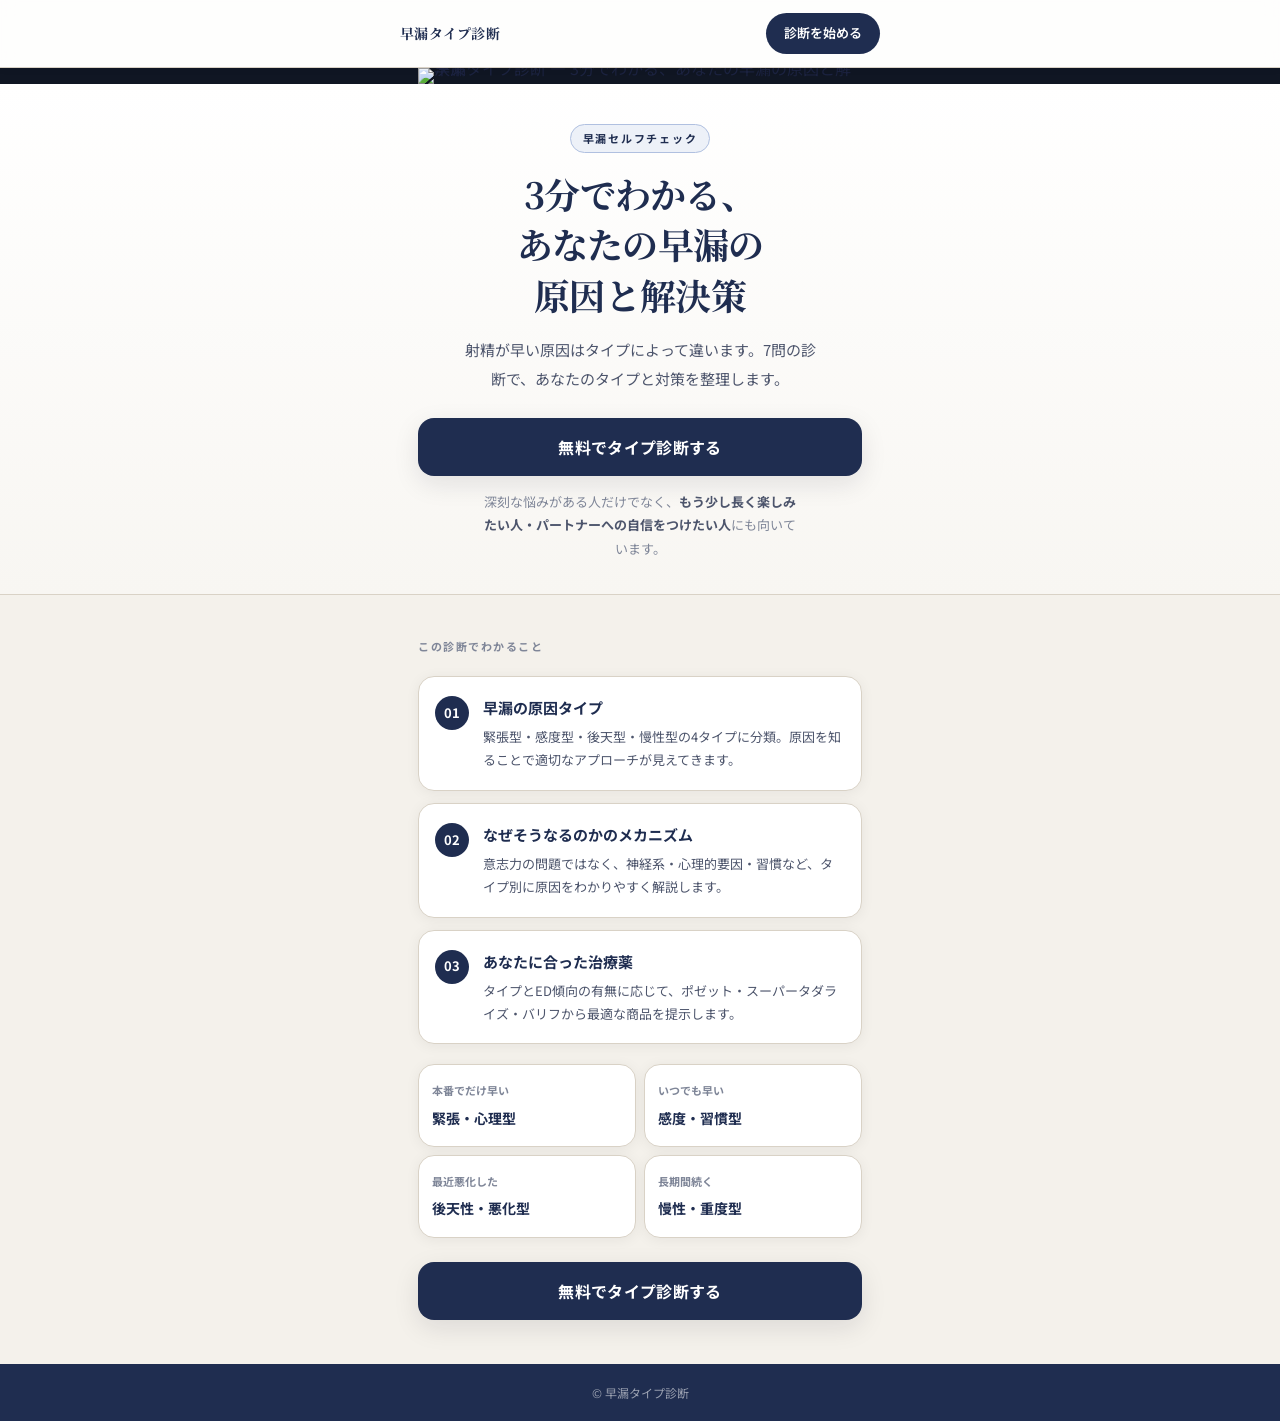
==== index.html @ 17be0cea "Add files via upload" ====
<!doctype html>
<html lang="ja">
<head>
  <meta charset="utf-8">
  <meta name="viewport" content="width=device-width,initial-scale=1">
  <title>早漏タイプ診断</title>
  <meta name="description" content="3分でわかる、あなたの早漏の原因と解決策。7問のセルフチェックで原因タイプを特定します。">
  <link rel="stylesheet" href="style.css">
</head>
<body data-page="home">
  <header class="site-header">
    <div class="container header-inner">
      <a class="brand" href="index.html">早漏タイプ診断</a>
      <nav class="nav-links">
        <a class="nav-cta" href="check.html">診断を始める</a>
      </nav>
    </div>
  </header>

  <main>
    <!-- ヒーロー：画像 + テキスト -->
    <section class="hero-section">
      <div class="hero-image-wrap">
        <img src="img/hero-pe.png" alt="早漏タイプ診断 — 3分でわかる、あなたの早漏の原因と解決策">
      </div>
      <div class="hero-body">
        <div class="container">
          <p class="hero-kicker">早漏セルフチェック</p>
          <h1 class="hero-title">3分でわかる、<br>あなたの早漏の<br>原因と解決策</h1>
          <p class="hero-lead">射精が早い原因はタイプによって違います。7問の診断で、あなたのタイプと対策を整理します。</p>
          <a class="btn-hero" href="check.html">無料でタイプ診断する</a>
          <p class="hero-sub">深刻な悩みがある人だけでなく、<strong>もう少し長く楽しみたい人・パートナーへの自信をつけたい人</strong>にも向いています。</p>
        </div>
      </div>
    </section>

    <section class="about-section">
      <div class="container">
        <p class="section-eyebrow">この診断でわかること</p>

        <div class="about-item">
          <div class="about-num">01</div>
          <div class="about-text">
            <strong>早漏の原因タイプ</strong>
            <p>緊張型・感度型・後天型・慢性型の4タイプに分類。原因を知ることで適切なアプローチが見えてきます。</p>
          </div>
        </div>
        <div class="about-item">
          <div class="about-num">02</div>
          <div class="about-text">
            <strong>なぜそうなるのかのメカニズム</strong>
            <p>意志力の問題ではなく、神経系・心理的要因・習慣など、タイプ別に原因をわかりやすく解説します。</p>
          </div>
        </div>
        <div class="about-item">
          <div class="about-num">03</div>
          <div class="about-text">
            <strong>あなたに合った治療薬</strong>
            <p>タイプとED傾向の有無に応じて、ポゼット・スーパータダライズ・バリフから最適な商品を提示します。</p>
          </div>
        </div>

        <div class="type-grid">
          <div class="type-card">
            <span class="type-tag">本番でだけ早い</span>
            <strong>緊張・心理型</strong>
          </div>
          <div class="type-card">
            <span class="type-tag">いつでも早い</span>
            <strong>感度・習慣型</strong>
          </div>
          <div class="type-card">
            <span class="type-tag">最近悪化した</span>
            <strong>後天性・悪化型</strong>
          </div>
          <div class="type-card">
            <span class="type-tag">長期間続く</span>
            <strong>慢性・重度型</strong>
          </div>
        </div>

        <a class="btn-hero" href="check.html">無料でタイプ診断する</a>
      </div>
    </section>
  </main>

  <footer class="site-footer">
    <div class="container footer-inner">© 早漏タイプ診断</div>
  </footer>

  <script src="app-pe.js"></script>
</body>
</html>
---- style.css ----
@import url('https://fonts.googleapis.com/css2?family=Noto+Serif+JP:wght@400;600;700;900&family=Noto+Sans+JP:wght@400;500;700&display=swap');

/* ===== RESET ===== */
*, *::before, *::after { box-sizing: border-box; margin: 0; padding: 0; }
html { scroll-behavior: smooth; }
body {
  font-family: 'Noto Sans JP', 'Hiragino Kaku Gothic ProN', sans-serif;
  background: #ece8e2;
  color: #1c2340;
  line-height: 1.75;
  -webkit-font-smoothing: antialiased;
}
a { color: inherit; text-decoration: none; }
img { max-width: 100%; display: block; }
p { margin: 0; }
ul { list-style: none; padding: 0; margin: 0; }

/* ===== VARIABLES ===== */
:root {
  --navy:      #1f2d50;
  --navy-mid:  #314672;
  --navy-dk:   #131f3d;
  --navy-lt:   #edf1f8;
  --cream:     #f4f1eb;
  --white:     #ffffff;
  --border:    #d9d2c6;
  --border-dk: #bfb4a6;
  --text:      #1f263f;
  --text-2:    #4d556c;
  --text-3:    #7f8698;
  --gold:      #ad7d17;
  --r-sm:      6px;
  --r:         10px;
  --r-lg:      16px;
  --w:         480px;
  --shadow:    0 2px 14px rgba(16, 23, 42, .06);
  --shadow-md: 0 8px 26px rgba(16, 23, 42, .10);
  --shadow-lg: 0 16px 38px rgba(16, 23, 42, .14);
}

/* ===== LAYOUT ===== */
.container,
.narrow-container,
.narrow-result {
  width: var(--w);
  max-width: 100%;
  margin: 0 auto;
  padding: 0 18px;
}
.is-hidden { display: none !important; }

/* ===== TYPOGRAPHY ===== */
h1, h2, h3 {
  font-family: 'Noto Serif JP', serif;
  line-height: 1.35;
  letter-spacing: -.01em;
}
h2 { font-size: 19px; font-weight: 700; margin-bottom: 12px; }
h3 { font-size: 16px; font-weight: 700; margin-bottom: 6px; }
.lead { font-size: 15px; color: var(--text-2); line-height: 1.85; }

/* ===== HEADER ===== */
.site-header {
  position: sticky; top: 0; z-index: 50;
  background: rgba(255, 255, 255, .92);
  border-bottom: 1px solid var(--border);
  box-shadow: 0 1px 8px rgba(16, 23, 42, .05);
  backdrop-filter: blur(8px);
}
.header-inner {
  display: flex; align-items: center;
  justify-content: space-between;
  padding: 13px 0; gap: 10px;
}
.brand {
  font-family: 'Noto Serif JP', serif;
  font-size: 14px; font-weight: 700;
  color: var(--navy); letter-spacing: .02em; white-space: nowrap;
}
.nav-links { display: flex; align-items: center; }
.nav-links > a {
  color: var(--text-2);
  font-size: 13px;
  font-weight: 600;
}
.nav-cta {
  font-size: 13px; font-weight: 700;
  color: #ffffff !important;
  background: var(--navy);
  padding: 9px 18px; border-radius: 999px;
  transition: background .15s; white-space: nowrap;
}
.nav-cta:hover { background: var(--navy-dk); }


/* ===== HOME — HERO IMAGE ===== */
.hero-image-wrap {
  width: var(--w);
  max-width: 100%;
  margin: 0 auto;
  padding: 0 18px;
  line-height: 0;
  overflow: hidden;
  background: #101623;
}
.hero-image-wrap img { width: 100%; height: auto; display: block; object-fit: cover; }
.hero-section { background: #101623; }
.hero-body {
  background: linear-gradient(180deg, #ffffff 0%, #f8f6f2 100%);
  padding: 38px 0 34px;
  border-bottom: 1px solid var(--border);
}
.hero-body .container { text-align: center; }

/* ===== HOME — HERO ===== */

.hero-kicker {
  display: inline-block;
  font-size: 11px; font-weight: 700;
  letter-spacing: .16em; text-transform: uppercase;
  color: var(--navy);
  background: var(--navy-lt);
  border: 1px solid #b0c0e0;
  padding: 4px 12px; border-radius: 999px;
  margin-bottom: 16px;
}
.hero-title {
  font-family: 'Noto Serif JP', serif;
  font-size: clamp(30px, 7.6vw, 36px);
  font-weight: 700;
  line-height: 1.4;
  color: var(--navy);
  margin-bottom: 16px;
  letter-spacing: -.02em;
}
.hero-lead {
  font-size: 15px;
  color: var(--text-2);
  line-height: 1.92;
  margin-bottom: 24px;
  max-width: 44ch;
  margin-left: auto;
  margin-right: auto;
}
.hero-sub {
  font-size: 13px; color: var(--text-3);
  line-height: 1.8; margin-top: 14px;
  max-width: 46ch;
  margin-left: auto;
  margin-right: auto;
}
.hero-sub strong { color: var(--text-2); font-weight: 700; }

/* ===== HERO CTA ===== */
.btn-hero {
  display: flex; align-items: center; justify-content: center;
  width: 100%; min-height: 58px;
  background: var(--navy); color: var(--white);
  font-family: 'Noto Sans JP', sans-serif;
  font-size: 16px; font-weight: 700; letter-spacing: .02em;
  border-radius: var(--r-lg); box-shadow: var(--shadow-md);
  transition: all .2s ease; border: none; cursor: pointer;
}
.btn-hero:hover { background: var(--navy-dk); transform: translateY(-2px); box-shadow: var(--shadow-lg); }
.btn-hero:active { transform: scale(.98); }

/* ===== ABOUT SECTION ===== */
.about-section {
  padding: 42px 0 44px;
  background: var(--cream);
}
.section-eyebrow {
  font-size: 11px; font-weight: 700;
  letter-spacing: .14em; text-transform: uppercase;
  color: var(--text-3); margin-bottom: 20px;
}

.about-item {
  display: flex; gap: 14px; align-items: flex-start;
  padding: 18px 16px; background: var(--white);
  border-radius: var(--r-lg); border: 1px solid var(--border);
  box-shadow: var(--shadow); margin-bottom: 12px;
}
.about-num {
  flex-shrink: 0;
  width: 34px; height: 34px; border-radius: 50%;
  background: var(--navy); color: var(--white);
  font-size: 13px; font-weight: 700;
  display: flex; align-items: center; justify-content: center;
  margin-top: 1px;
}
.about-text strong {
  display: block; font-size: 15px; font-weight: 700;
  color: var(--navy); margin-bottom: 5px;
}
.about-text p { font-size: 13px; color: var(--text-2); line-height: 1.75; }

/* タイプグリッド */
.type-grid {
  display: grid; grid-template-columns: 1fr 1fr; gap: 8px;
  margin: 20px 0 24px;
}
.type-card {
  background: var(--white);
  border: 1.5px solid var(--border);
  border-radius: var(--r-lg); padding: 16px 13px;
  box-shadow: var(--shadow);
}
.type-tag {
  display: block; font-size: 11px; font-weight: 700;
  color: var(--text-3); margin-bottom: 5px;
}
.type-card strong {
  display: block; font-size: 14px; font-weight: 700; color: var(--navy);
}

/* ===== GENERAL BUTTONS ===== */
.btn {
  display: inline-flex; align-items: center; justify-content: center;
  gap: 8px; min-height: 50px; padding: 0 22px;
  border-radius: var(--r-lg); border: none; cursor: pointer;
  font-family: 'Noto Sans JP', sans-serif;
  font-size: 15px; font-weight: 700;
  transition: all .18s ease;
}
.btn:active { transform: scale(.98); }
.btn-primary { background: var(--navy); color: var(--white); box-shadow: 0 3px 12px rgba(28,42,78,.28); }
.btn-primary:hover { background: var(--navy-dk); }
.btn-secondary { background: var(--white); color: var(--text-2); border: 1.5px solid var(--border-dk); }
.btn-secondary:hover { border-color: var(--navy); color: var(--navy); }
.btn-full { width: 100%; }
.btn-row { display: flex; flex-wrap: wrap; gap: 10px; }

/* ===== CHECK PAGE ===== */
.check-page { padding: 20px 0 56px; background: var(--cream); }
.card { background: var(--white); border: 1px solid var(--border); border-radius: var(--r-lg); box-shadow: var(--shadow); }
.question-panel { padding: 24px 20px; }

.progress-head { display: flex; justify-content: space-between; align-items: center; margin-bottom: 8px; }
.progress-label { font-size: 12px; color: var(--text-3); }
.progress-count { font-size: 13px; color: var(--navy); font-weight: 700; }
.progress-bar {
  width: 100%; height: 5px; border-radius: 999px;
  background: #e5e0d8; overflow: hidden; margin-bottom: 24px;
}
.progress-bar span {
  display: block; height: 100%; background: var(--navy);
  transition: width .4s cubic-bezier(.4,0,.2,1); border-radius: 999px;
}

.question-card { display: none; }
.question-card.is-active { display: block; }
.question-index { font-size: 12px; color: var(--text-3); margin-bottom: 8px; }
.question-help { display: none; }
.question-card h2 {
  font-family: 'Noto Serif JP', serif;
  font-size: clamp(17px, 4.5vw, 21px);
  color: var(--navy); margin-bottom: 18px; line-height: 1.5; font-weight: 700;
}

.option-list { display: grid; gap: 10px; }
.option-btn {
  width: 100%; text-align: left;
  padding: 16px 18px; min-height: 58px;
  border-radius: var(--r-lg); border: 2px solid var(--border);
  background: var(--white); color: var(--text);
  font-family: 'Noto Sans JP', sans-serif;
  font-size: 15px; font-weight: 500; cursor: pointer;
  transition: all .18s ease;
  display: flex; align-items: center; gap: 12px;
}
.option-btn::before {
  content: ''; flex-shrink: 0; width: 20px; height: 20px;
  border-radius: 50%; border: 2px solid #ccc; display: block; transition: all .14s;
}
.option-btn:hover {
  border-color: var(--navy);
  background: linear-gradient(180deg, #f9fbff 0%, var(--navy-lt) 100%);
  color: var(--navy);
}
.option-btn:hover::before { border-color: var(--navy); }
.option-btn.is-selected {
  border-color: var(--navy); background: var(--navy); color: var(--white); font-weight: 700;
}
.option-btn.is-selected::before {
  border-color: var(--white); background: var(--white);
  box-shadow: inset 0 0 0 3px var(--navy);
}

.question-actions { display: flex; justify-content: space-between; gap: 10px; margin-top: 22px; }
.question-actions .btn { min-height: 50px; flex: 1; font-size: 15px; }

/* ===== RESULT PAGE ===== */
.result-page { padding: 0 0 56px; background: var(--cream); }
.result-content { display: flex; flex-direction: column; gap: 12px; padding-top: 16px; }

/* hero card */
.result-hero-card {
  background: var(--white); border: 1px solid var(--border);
  border-radius: var(--r-lg); box-shadow: var(--shadow); overflow: hidden;
}
.result-image-wrap { width: 100%; line-height: 0; overflow: hidden; }
.result-image-wrap img { width: 100%; height: auto; display: block; object-fit: cover; }

.result-hero-body { padding: 20px 18px; text-align: center; }
.eyebrow {
  display: block; font-size: 10px; font-weight: 700;
  letter-spacing: .16em; text-transform: uppercase; color: var(--text-3); margin-bottom: 6px;
}

/* タイプチップ — シンプルに */
.level-chip {
  display: inline-block;
  padding: 10px 24px; border-radius: 999px;
  background: var(--navy); color: var(--white);
  font-size: 16px; font-weight: 900;
  letter-spacing: .02em;
  margin-bottom: 14px;
  box-shadow: 0 4px 14px rgba(28,42,78,.3);
}

/* バッジ — シンプルに */
.badge-row { display: flex; flex-wrap: wrap; justify-content: center; gap: 8px; margin-bottom: 14px; }
.badge-pe, .badge-ed {
  display: inline-block;
  padding: 7px 16px; border-radius: 999px;
  font-size: 14px; font-weight: 700;
  background: #f0f4ff;
  color: var(--navy);
  border: 2px solid var(--navy);
}
.badge-ed {
  background: #fff8e8;
  color: #8a4a00;
  border-color: #c9941a;
}

.result-hero-body .lead { font-size: 14px; line-height: 1.85; }
.result-hero-body .btn-row { justify-content: center; margin-top: 16px; }

/* content cards */
.content-card {
  background: var(--white); border: 1px solid var(--border);
  border-left: 4px solid var(--navy); border-radius: var(--r-lg);
  box-shadow: var(--shadow); padding: 20px 18px;
}
.content-card h2 {
  font-size: 16px; color: var(--navy);
  padding-bottom: 10px; border-bottom: 1.5px solid var(--border);
  margin-bottom: 14px;
}

/* 教育カード */
.education-card { border-left-color: var(--gold); }
.education-item { display: flex; gap: 14px; align-items: flex-start; }
.education-icon {
  flex-shrink: 0; width: 38px; height: 38px;
  border-radius: 50%; background: var(--navy);
  display: flex; align-items: center; justify-content: center;
  margin-top: 2px;
}
.education-icon svg { width: 18px; height: 18px; fill: none; stroke: #fff; stroke-width: 2; }
.education-content h3 { font-size: 15px; font-weight: 700; color: var(--navy); margin-bottom: 7px; }
.education-content p { font-size: 14px; color: var(--text-2); line-height: 1.8; }

/* ED注記 */
.ed-notice {
  background: #fff8e0; border: 1px solid #e8c87a;
  border-radius: var(--r-sm); padding: 13px 14px; margin-top: 14px;
}
.ed-notice-text { font-size: 13px; color: #6a4a00; line-height: 1.75; }

/* 4項目カード */
.result-cards-grid { display: grid; grid-template-columns: 1fr 1fr; gap: 8px; }
.mini-result-card { background: var(--cream); border: 1px solid var(--border); border-radius: var(--r); padding: 13px; }
.mini-result-card h3 {
  font-family: 'Noto Sans JP', sans-serif;
  font-size: 11px; font-weight: 700; letter-spacing: .05em;
  text-transform: uppercase; color: var(--text-3); margin-bottom: 6px;
}
.mini-result-card p { font-size: 13px; color: var(--text-2); line-height: 1.7; }

/* Tendency */
.bullet-list li, .result-bullets li {
  position: relative; padding-left: 15px; margin-bottom: 9px;
  font-size: 14px; color: var(--text-2); line-height: 1.78;
}
.bullet-list li::before, .result-bullets li::before {
  content: ''; position: absolute; left: 0; top: .78em;
  width: 5px; height: 5px; border-radius: 50%; background: var(--navy);
}

/* ===== CTA PANEL ===== */
.cta-panel {
  overflow: hidden; border-radius: var(--r-lg);
  border: 1.5px solid var(--navy); box-shadow: var(--shadow-lg);
}
.cta-panel-header {
  background: linear-gradient(135deg, var(--navy-dk) 0%, var(--navy-mid) 100%);
  padding: 14px 18px; text-align: center;
}
.cta-panel-header h2 { font-size: 15px; color: var(--white); font-weight: 700; margin: 0; line-height: 1.5; }

.cta-panel-body { background: var(--white); padding: 20px 18px 22px; }
.cta-lead { font-size: 14px; color: var(--text-2); line-height: 1.85; margin-bottom: 18px; }

/* 推薦商品 */
.product-main-card {
  background: var(--cream);
  border-radius: var(--r-lg);
  border: 1px solid var(--border);
  overflow: hidden;
  margin-bottom: 18px;
}
/* 画像エリア：大きく全幅 */
.product-image {
  position: relative;
  width: 100%;
  background: var(--white);
  display: flex; align-items: center; justify-content: center;
  padding: 20px 0 16px;
  border-bottom: 1px solid var(--border);
}
.product-image img {
  width: 200px; height: 200px;
  object-fit: contain;
  display: block;
}
.product-badge {
  position: absolute; top: 12px; left: 12px;
  background: var(--navy); color: var(--white);
  font-size: 12px; font-weight: 700; padding: 5px 12px;
  border-radius: 999px; white-space: nowrap;
  box-shadow: 0 2px 8px rgba(28,42,78,.25);
}
/* テキストエリア：画像下 */
.product-info {
  padding: 16px 16px 14px;
}
.product-info h3 { font-family: 'Noto Serif JP', serif; font-size: 20px; font-weight: 900; color: var(--navy); margin-bottom: 7px; }
.product-info p { font-size: 14px; color: var(--text-2); line-height: 1.7; }

.btn-cta-primary {
  display: flex; align-items: center; justify-content: center;
  width: 100%; min-height: 62px;
  background: linear-gradient(135deg, var(--navy-mid) 0%, var(--navy-dk) 100%);
  color: var(--white); font-family: 'Noto Sans JP', sans-serif;
  font-size: 15px; font-weight: 700;
  border-radius: var(--r-lg); border: none; cursor: pointer;
  box-shadow: 0 6px 22px rgba(28,42,78,.32);
  transition: all .22s ease;
  line-height: 1.4; text-align: center; padding: 14px 18px; margin-bottom: 10px;
}
.btn-cta-primary:hover { transform: translateY(-2px); box-shadow: 0 10px 32px rgba(28,42,78,.42); }

.btn-cta-secondary {
  display: flex; align-items: center; justify-content: center;
  width: 100%; min-height: 54px;
  background: var(--white); color: var(--navy);
  font-family: 'Noto Sans JP', sans-serif;
  font-size: 15px; font-weight: 700;
  border-radius: var(--r-lg); border: 2px solid var(--navy);
  transition: all .18s ease; cursor: pointer; padding: 12px 18px;
}
.btn-cta-secondary:hover { background: var(--navy-lt); }

.cta-sub {
  font-size: 12px; color: var(--text-3); line-height: 1.8;
  background: var(--cream); border-radius: var(--r-sm);
  padding: 10px 12px; margin-top: 14px;
}

/* retry */
.retry-card {
  background: var(--white); border: 1.5px dashed var(--border-dk);
  border-radius: var(--r-lg); padding: 18px 16px;
}
.retry-card h2 { font-family: 'Noto Sans JP', sans-serif; font-size: 15px; color: var(--text-2); font-weight: 700; }
.retry-card p { font-size: 13px; color: var(--text-3); margin-top: 5px; }
.retry-card .btn-row { margin-top: 14px; }

/* fallback */
.fallback-card {
  padding: 26px 18px; margin: 16px 0; background: var(--white);
  border: 1px solid var(--border); border-radius: var(--r-lg);
}
.fallback-card h1 { font-size: 20px; margin-bottom: 10px; }
.fallback-card p { font-size: 14px; color: var(--text-2); }
.fallback-card .btn-row { margin-top: 18px; }

/* ===== FOOTER ===== */
.site-footer { background: var(--navy); padding: 18px 0; }
.footer-inner { display: flex; align-items: center; justify-content: center; font-size: 12px; color: rgba(255,255,255,.55); }

/* ===== ANIMATION ===== */
@keyframes fadeUp {
  from { opacity: 0; transform: translateY(10px); }
  to   { opacity: 1; transform: translateY(0); }
}
.result-content > * { animation: fadeUp .4s ease both; }
.result-content > *:nth-child(1) { animation-delay: .00s; }
.result-content > *:nth-child(2) { animation-delay: .07s; }
.result-content > *:nth-child(3) { animation-delay: .14s; }
.result-content > *:nth-child(4) { animation-delay: .21s; }
.result-content > *:nth-child(5) { animation-delay: .28s; }
.result-content > *:nth-child(6) { animation-delay: .35s; }
.result-content > *:nth-child(7) { animation-delay: .42s; }
.hero-body, .about-section { animation: fadeUp .45s ease both; }

/* ===== RESPONSIVE ===== */
@media (max-width: 520px) {
  :root { --w: 100%; }
  .container, .narrow-container, .narrow-result { width: 100%; padding: 0 16px; }
  .hero-image-wrap { padding: 0 16px; }
  .hero-body { padding: 32px 0 28px; }
  .question-panel { padding: 18px 14px; }
  .content-card { padding: 16px 14px; }
  .cta-panel-body { padding: 16px 14px 18px; }
}
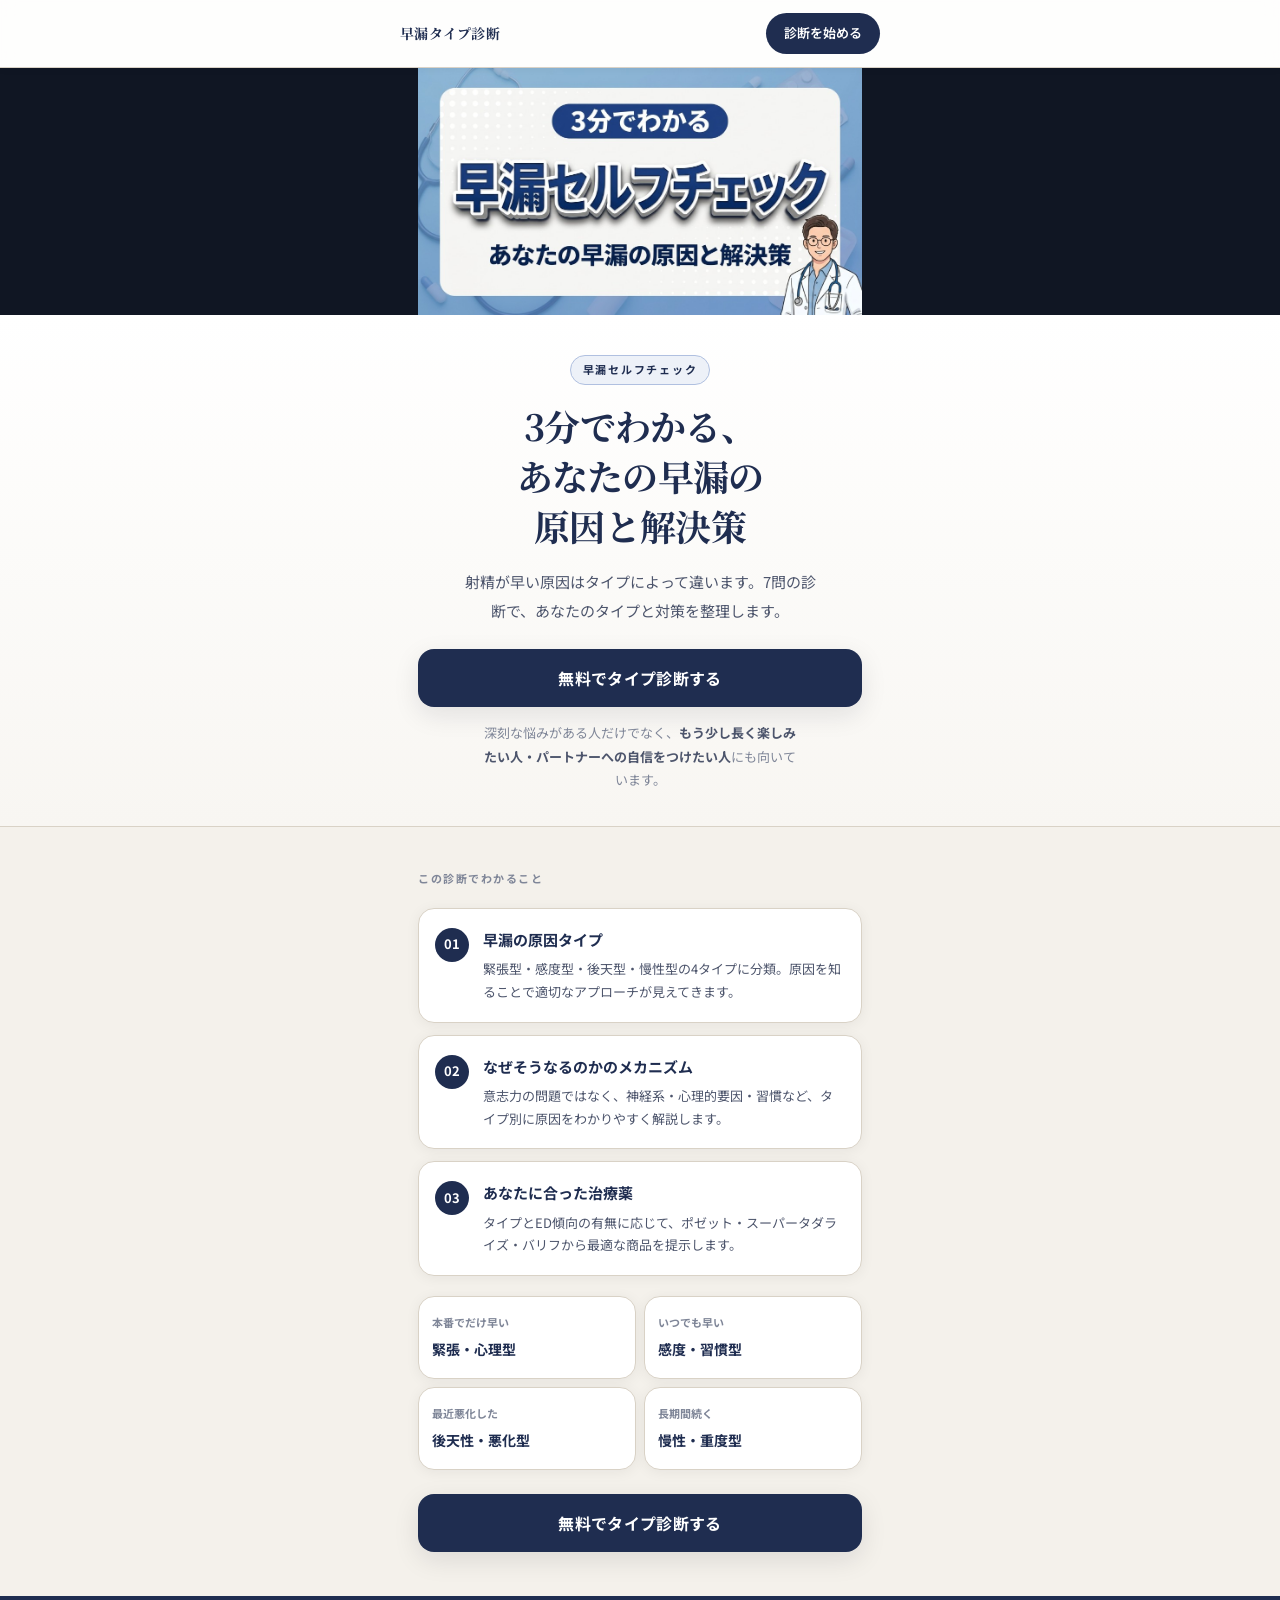
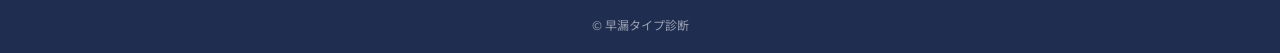
==== commit f53650e2: "Fix image source path in hero section" ====
--- a/index.html
+++ b/index.html
@@ -21,7 +21,7 @@
     <!-- ヒーロー：画像 + テキスト -->
     <section class="hero-section">
       <div class="hero-image-wrap">
-        <img src="img/hero-pe.png" alt="早漏タイプ診断 — 3分でわかる、あなたの早漏の原因と解決策">
+        <img src="hero-pe.png" alt="早漏タイプ診断 — 3分でわかる、あなたの早漏の原因と解決策">
       </div>
       <div class="hero-body">
         <div class="container">
